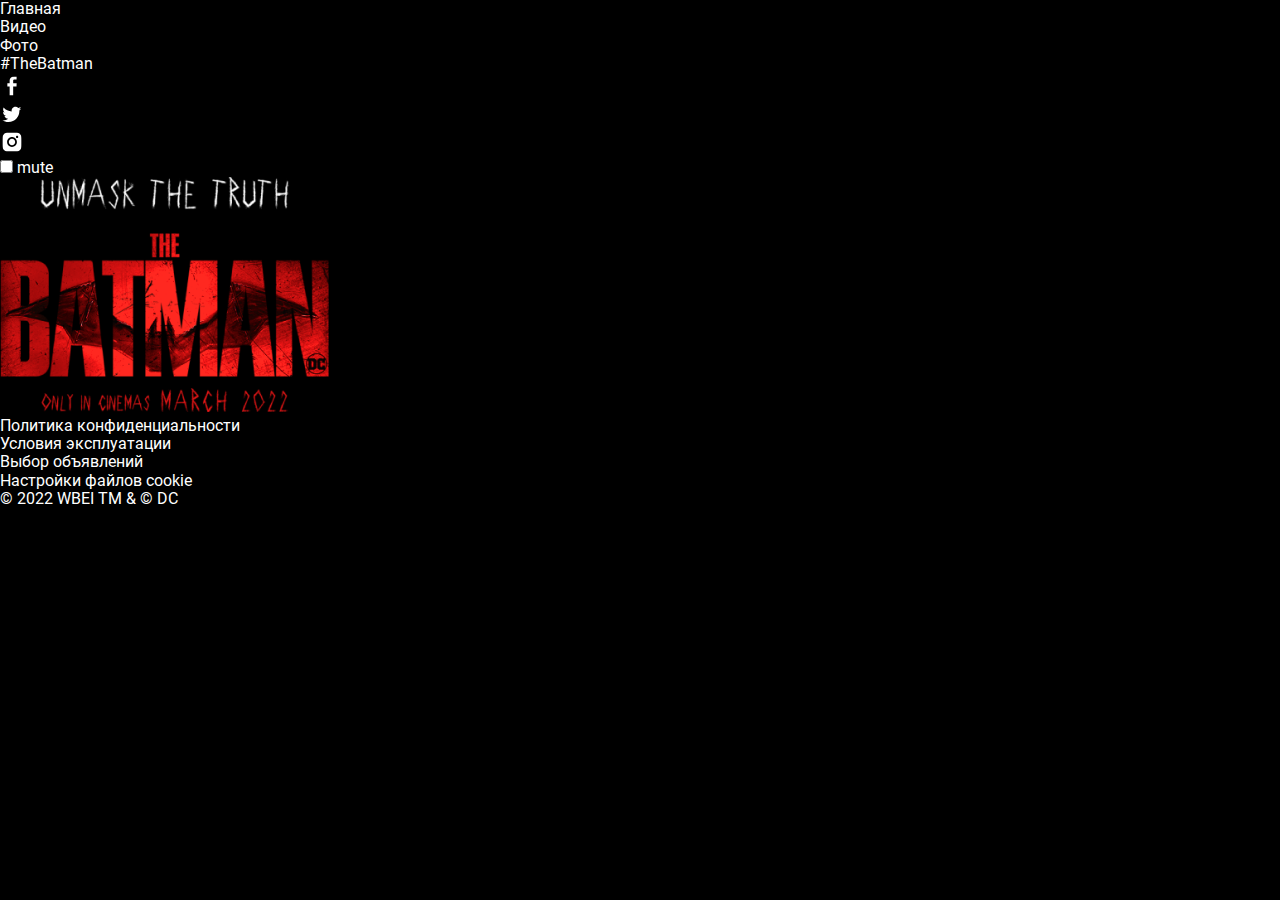
==== index.html @ bd672521 "Add files via upload" ====
<!DOCTYPE html>
<html lang="ru">
<head>
    <meta charset="UTF-8">
    <meta http-equiv="X-UA-Compatible" content="IE=edge">
    <meta name="viewport" content="width=device-width, initial-scale=1.0">
    <title>THE BATMAN</title>
    <link rel="stylesheet" href="css/normolize.css">
    <link rel="stylesheet" href="css/style.css">
</head>
<body>
    <header class="header">
        <div class="navigation__burger burger__open">
            <img src="img/menu.svg" alt="icon_burger" class="logo__open">
        </div>
        <nav class="header__navigation navigation">
            <div class="navigation__burger burger__close">
                <img src="img/close.svg" alt="icon_burger" class="logo__close">
            </div>
            <ul class="navigation__list">
                <li class="navigation__item">
                    <a href="#" class="navigation__link">Главная</a>
                </li>
                <li class="navigation__item">
                    <a href="video.html" class="navigation__link">Видео</a>
                </li>
                <li class="navigation__item">
                    <a href="photo.html" class="navigation__link">Фото</a>
                </li>
            </ul>
            <div class="header__hashtag">#TheBatman</div>
            <ul class="header__social">
                <li class="social__item">
                    <a href="#" class="socail__link"><img src="img/facebook.svg" alt="facebook"></a>
                </li>
                <li class="social__item">
                    <a href="#" class="socail__link"><img src="img/tweeter.svg" alt="tweeter"></a>
                </li>
                <li class="social__item">
                    <a href="#" class="socail__link"><img src="img/instagram.svg" alt="instagram"></a>
                </li>
            </ul>
        </nav>
        <div class="mute">
            <input type="checkbox" id="mute" class="mute__checkbox">
            <label for="mute" class="mute">mute</label>
        </div>
    </header>
    <main class="main">
        <img src="img/LogoBatman.png" alt="logo" class="logo" width="329" height="235">
    </main>
    <footer class="footer">
        <ul class="footer__links">
            <li><a href="#" class="footer__link">Политика конфиденциальности</a></li>
            <li><a href="#" class="footer__link">Условия эксплуатации</a></li>
            <li><a href="#" class="footer__link">Выбор объявлений</a></li>
            <li><a href="#" class="footer__link">Настройки файлов cookie</a></li>
        </ul>
        <div class="footer__copyright">© 2022 WBEI TM & © DC</div>
    </footer>
    <script src="js/app.js"></script>
</body>
</html>
---- css/normolize.css ----
/*! normalize.css v8.0.1 | MIT License | github.com/necolas/normalize.css */

/* Document========================================================================== */
  html {line-height: 1.15;-webkit-text-size-adjust: 100%; box-sizing: border-box;}
  *, *::after, *::before {box-sizing: inherit;}

  /* Sections==========================================================================*/
  body {margin: 0;}
  main {display: block;}
  h1 {font-size: 2em;margin: 0.67em 0;} 
  h1, h2, h3, h4, h5, h6, p {margin: 0;}

  /* Grouping content==================================================================*/
  hr {box-sizing: content-box;height: 0;overflow: visible;}
  pre {font-family: monospace, monospace;font-size: 1em;}

  /* Text-level semantics==============================================================*/
  a {background-color: transparent; color: inherit; text-decoration: none;}
  abbr[title] {border-bottom: none; text-decoration: underline;text-decoration: underline dotted;}
  b,strong {font-weight: bolder;}
  code,kbd,samp {font-family: monospace, monospace;font-size: 1em;}
  small {font-size: 80%;}
  sub,sup {font-size: 75%;line-height: 0;position: relative;vertical-align: baseline;}
  sub {bottom: -0.25em;}
  sup {top: -0.5em;}
  ul {list-style: none; margin: 0; padding: 0;}
  
  /* Embedded content====================================================================*/
  img {border-style: none;max-width: 100%;height: auto;}

  /* Forms============================================================================== */
  button,input,optgroup,select,textarea {font-family: inherit; font-size: 100%; line-height: 1.15; margin: 0;}
  button,input {overflow: visible;}
  button,select {text-transform: none;}
  button,[type="button"],[type="reset"],[type="submit"] {-webkit-appearance: button;}
  button::-moz-focus-inner,[type="button"]::-moz-focus-inner,[type="reset"]::-moz-focus-inner,[type="submit"]::-moz-focus-inner {border-style: none;padding: 0;}
  button:-moz-focusring,[type="button"]:-moz-focusring,[type="reset"]:-moz-focusring,[type="submit"]:-moz-focusring {outline: 1px dotted ButtonText;}
  button {padding: 0; cursor: pointer;}
  fieldset {padding: 0.35em 0.75em 0.625em;}
  legend {box-sizing: border-box;color: inherit;display: table;max-width: 100%;padding: 0;white-space: normal;}
  progress {vertical-align: baseline;}
  textarea {overflow: auto;}
  [type="checkbox"],[type="radio"] {box-sizing: border-box;padding: 0;}[type="number"]::-webkit-inner-spin-button,[type="number"]::-webkit-outer-spin-button {height: auto;}
  [type="search"] {-webkit-appearance: textfield;outline-offset: -2px;}
  [type="search"]::-webkit-search-decoration {-webkit-appearance: none;}
  ::-webkit-file-upload-button {-webkit-appearance: button;font: inherit;}
  
  /* Interactive========================================================================== */
  details {display: block;}
  summary {display: list-item;}
  
  /* Misc================================================================================= */
  template {display: none;}
  [hidden] {display: none;}

  /* project setings================================================================================= */
  @font-face {
    font-family: roboto;
    font-weight: 400;
    font-display: swap;
    src: local('roboto'),
    url(../fonts/roboto-v29-latin_cyrillic-regular.woff2) format('woff2'),
    url(../fonts/roboto-v29-latin_cyrillic-regular.woff) format('woff');
  }
  @font-face {
    font-family: roboto;
    font-weight: 500;
    font-display: swap;
    src: local('roboto'),
    url(../fonts/roboto-v29-latin_cyrillic-500.woff2) format('woff2'),
    url(../fonts/roboto-v29-latin_cyrillic-500.woff) format('woff');
  }
  body {
    height: 100vh;
    min-width: 320px;
    font-family: roboto, sens-serif;
  }
---- css/style.css ----
body {
    background-color: #000;
    color: #fff;
}
.burger__open {
    display: none;
}
.burger__close {
    display: none;
}
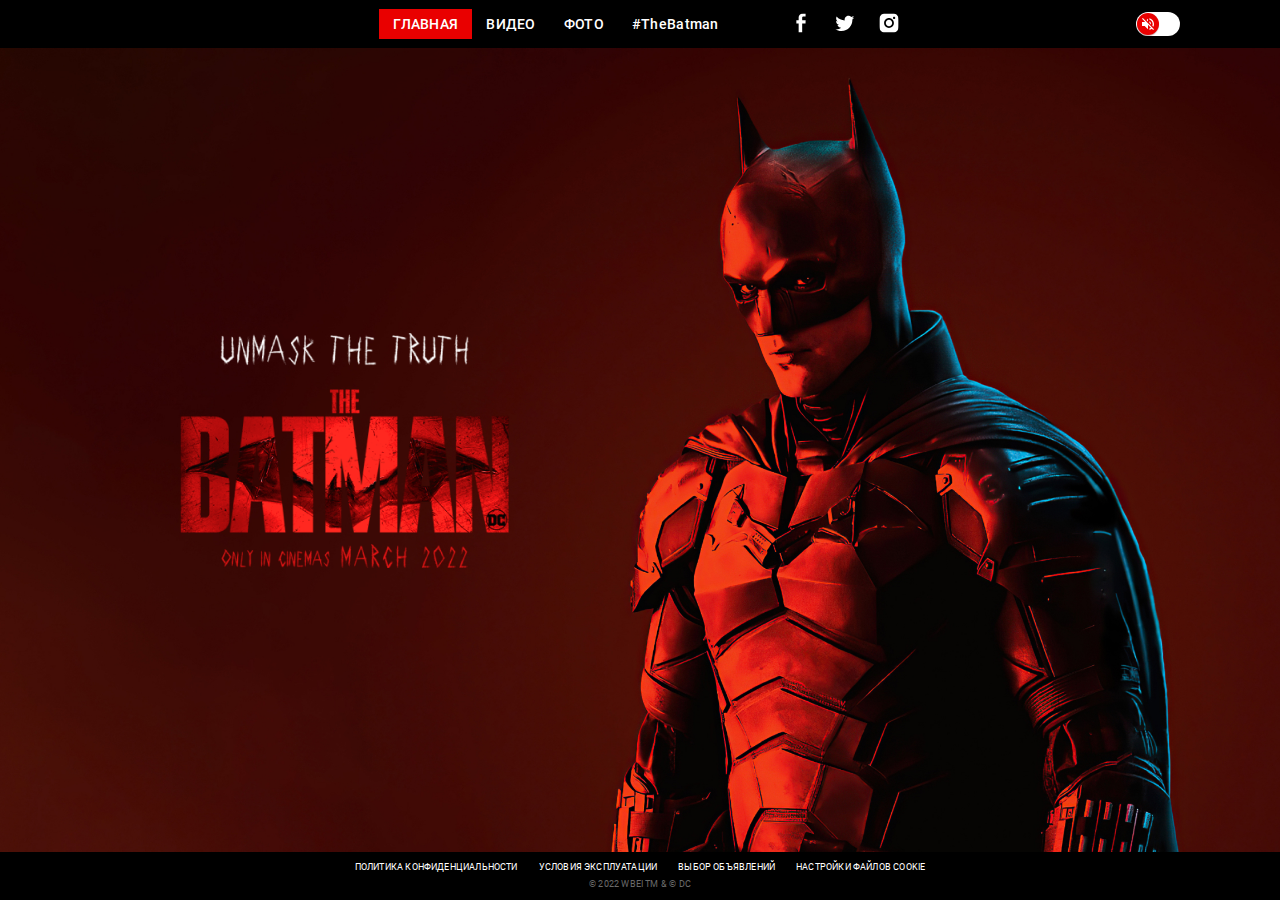
==== commit 71dd920a: "Add files via upload" ====
--- a/index.html
+++ b/index.html
@@ -10,16 +10,16 @@
 </head>
 <body>
     <header class="header">
-        <div class="navigation__burger burger__open">
+        <button class="navigation__burger burger__open">
             <img src="img/menu.svg" alt="icon_burger" class="logo__open">
-        </div>
+        </button>
         <nav class="header__navigation navigation">
-            <div class="navigation__burger burger__close">
+            <button class="navigation__burger burger__close">
                 <img src="img/close.svg" alt="icon_burger" class="logo__close">
-            </div>
+            </button>
             <ul class="navigation__list">
                 <li class="navigation__item">
-                    <a href="#" class="navigation__link">Главная</a>
+                    <a href="#" class="navigation__link navigation__link_active">Главная</a>
                 </li>
                 <li class="navigation__item">
                     <a href="video.html" class="navigation__link">Видео</a>
@@ -31,22 +31,22 @@
             <div class="header__hashtag">#TheBatman</div>
             <ul class="header__social">
                 <li class="social__item">
-                    <a href="#" class="socail__link"><img src="img/facebook.svg" alt="facebook"></a>
+                    <a href="#" class="socail__link"><img src="img/facebook.svg" alt="facebook" width="24" height="24"></a>
                 </li>
                 <li class="social__item">
-                    <a href="#" class="socail__link"><img src="img/tweeter.svg" alt="tweeter"></a>
+                    <a href="#" class="socail__link"><img src="img/tweeter.svg" alt="twitter" width="24" height="24"></a>
                 </li>
                 <li class="social__item">
-                    <a href="#" class="socail__link"><img src="img/instagram.svg" alt="instagram"></a>
+                    <a href="#" class="socail__link"><img src="img/instagram.svg" alt="instagram" width="24" height="24"></a>
                 </li>
             </ul>
         </nav>
         <div class="mute">
             <input type="checkbox" id="mute" class="mute__checkbox">
-            <label for="mute" class="mute">mute</label>
+            <label for="mute" class="mute__label">mute</label>
         </div>
     </header>
-    <main class="main">
+    <main class="main main_index">
         <img src="img/LogoBatman.png" alt="logo" class="logo" width="329" height="235">
     </main>
     <footer class="footer">
--- a/css/normolize.css
+++ b/css/normolize.css
@@ -70,8 +70,4 @@
     url(../fonts/roboto-v29-latin_cyrillic-500.woff2) format('woff2'),
     url(../fonts/roboto-v29-latin_cyrillic-500.woff) format('woff');
   }
-  body {
-    height: 100vh;
-    min-width: 320px;
-    font-family: roboto, sens-serif;
-  }
+  
--- a/css/style.css
+++ b/css/style.css
@@ -1,10 +1,238 @@
 body {
     background-color: #000;
     color: #fff;
+    height: 100vh;
+    min-width: 320px;
+    font-family: roboto, sens-serif;
+    display: flex;
+    flex-direction: column;
+    justify-content: space-between;
+}
+.header {
+    padding: 9px 0;
+    position: relative;
 }
 .burger__open {
     display: none;
 }
+.header__navigation {
+}
+.navigation {
+    display: flex;
+    justify-content: center;
+    align-items: center;
+    font-weight: 500;
+    font-size: 14px;
+    line-height: 16px;
+    letter-spacing: 0.02em;
+}
 .burger__close {
     display: none;
 }
+.navigation__list {
+    display: flex;
+    text-transform: uppercase;
+    margin-right: 14px;
+}
+.navigation__item {
+}
+.navigation__link {
+    padding: 7px 14px;
+    display: block;
+}
+.navigation__link_active {
+    background-color: #E90000;
+}
+.header__hashtag {
+    margin-right: 70px;
+}
+.header__social {
+    display: flex;
+}
+.social__item:not(:last-child) {
+    margin-right: 20px;
+}
+.socail__link {
+}
+.mute {
+    position: absolute;
+    right: 100px;
+    top: 50%;
+    transform: translateY(-50%);
+    width: 44px;
+    height: 24px;
+    overflow: hidden;
+    background-color: #fff;
+    border-radius: 30px;
+}
+.mute__checkbox {
+    position: relative;
+    width: 100%;
+    height: 100%;
+    padding: 0;
+    margin: 0;
+    opacity: 0;
+    cursor: pointer;
+    z-index: 3;
+}
+.mute__label::before,
+.mute__label::after {
+    content: "";
+    position: absolute;
+    top: 1px;
+    left: 1px;
+    display: block;
+    width: 22px;
+    height: 22px;
+    border-radius: 50%;
+    background-color: #E90000;
+    box-shadow: 0px 1px 1px rgba(69, 2, 2, 0.3);
+    transition: left .3s ease-in-out, right .3s ease-in-out;
+}
+.mute__label::before {
+    background-image: url(../img/volume_off.svg);
+    background-position: center;
+    background-repeat: no-repeat;
+}
+.mute__label::after {
+    right: -22px;
+    left: auto;
+    background-image: url(../img/volume_up.svg);
+    background-position: center;
+    background-repeat: no-repeat;
+}
+.mute__checkbox:checked+.mute__label::before {
+    left: -22px;
+}
+.mute__checkbox:checked+.mute__label::after {
+    right: 1px;
+}
+.main {
+    flex-grow: 1;
+}
+.main_index {
+    display: flex;
+    align-items: center;
+    background-image: url(../img/bg.jpg); 
+    background-position: top;
+    background-size: cover;
+    padding-left: 180px;
+}
+.logo {
+    animation: zoomIn 1s;
+}
+@keyframes zoomIn {
+    from {
+        transform: scale3d(0,0,0);
+    }
+}
+.footer {
+    padding: 10px 10px;
+    display: flex;
+    flex-direction: column;
+    align-items: center;
+    font-size: 9px;
+    line-height: 11px;
+    letter-spacing: 0.02em;
+    text-transform: uppercase;
+}
+.footer__links {
+    display: flex;
+    margin-bottom: 6px;
+    gap: 21px;
+}
+.footer__link {
+}
+.footer__copyright {
+    color: #6A6A6A;
+}
+@media (max-width: 1024px) {
+    .mute {
+        right: 20px;
+    }
+    .main_index {
+        padding-left: 60px;
+    }
+}
+@media (max-width: 768px) {
+    .header {
+        display: flex;
+        align-items: center;
+        padding: 0 20px;
+    }
+    .burger__close {
+        position: absolute;
+        display: block;
+        top: 20px;
+        left: 20px;
+        background-color: transparent;
+        border: none;
+        width: 16px;
+        height: 16px;
+    }
+    .burger__open {
+        display: block;
+        background-color: transparent;
+        border: none;
+        margin: 20px 0;
+    }
+    .navigation {
+        position: fixed;
+        top: 0;
+        left: 0;
+        bottom: 0;
+        width: 240px;
+        transform: translateX(-240px);
+        background-color: #260707;
+        flex-direction: column;
+        justify-content: flex-start;
+        padding-top: 90px;
+        text-align: center;
+        align-items: stretch; 
+        transition: transform .3s ease-in-out;
+    }
+    .navigation_active {
+        transform: translateX(0);
+    }
+    .navigation__list {
+        flex-direction: column;
+        margin-right: 0;
+        gap: 6px;
+        margin-bottom: 6px;
+    }
+    .navigation__link {
+        padding: 12px 0;
+    }
+    .header__hashtag {
+        margin-right: 0;
+        margin-bottom: 40px;
+    }
+    .header__social {
+        justify-content: center;
+    }
+    .main_index {
+        padding: 0 0 0 30px;
+    }
+    .logo {
+        width: 230px;
+    }
+    .footer {
+        padding: 0 20px;
+        text-align: center;
+    }
+}
+@media (max-width: 580px) {
+    .main_index {
+        align-items: flex-end;
+        justify-content: center;
+        padding: 0 0 60px 0;
+        background-image: linear-gradient(0.11deg, rgba(0, 0, 0, 0.76) 32.14%, rgba(255, 0, 0, 0) 72.56%), url(../img/photomobile.jpg);
+    }
+    .footer {
+        font-size: 6px;
+        line-height: 7px;
+    }
+    .logo {
+        width: 125px;
+    }
+}
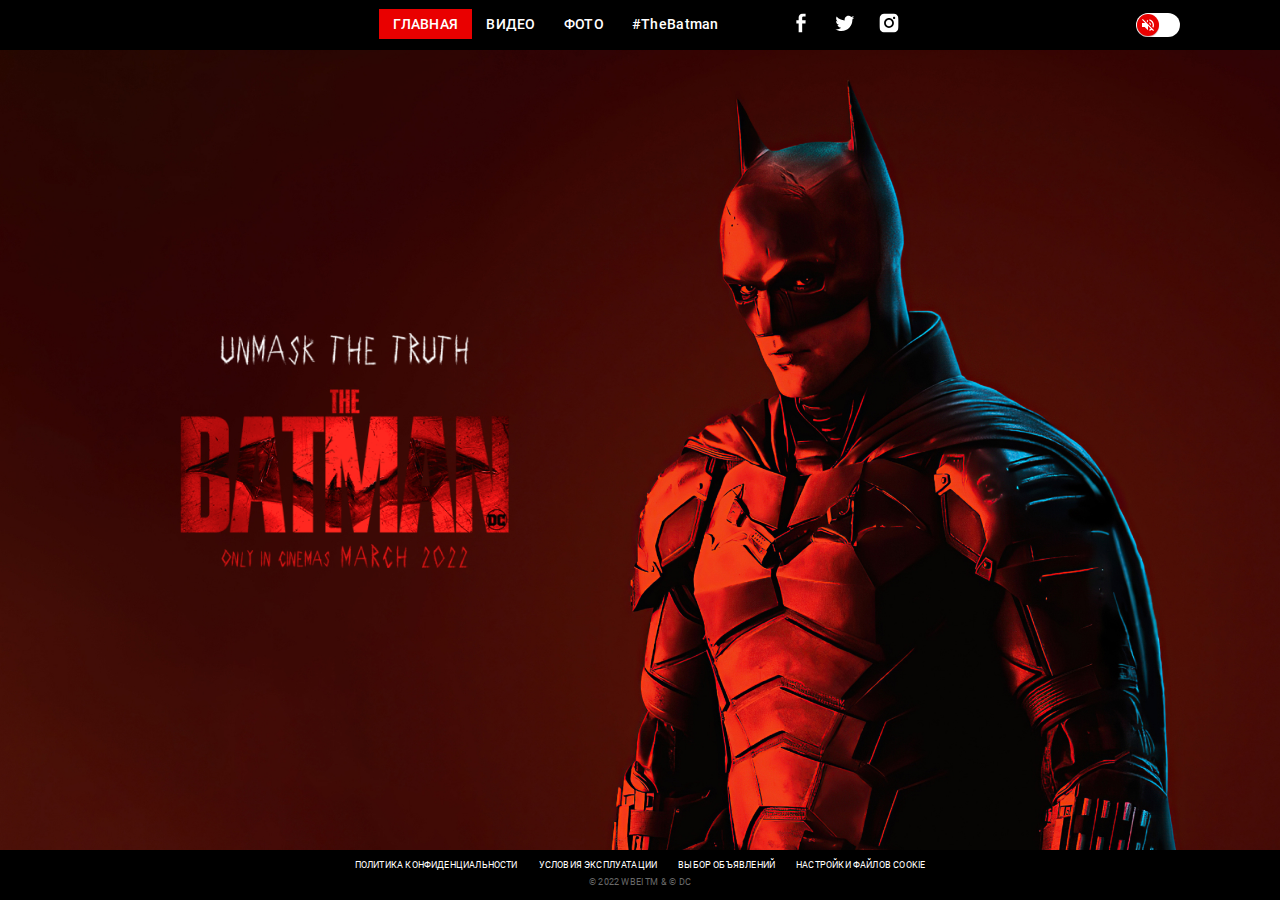
==== commit a7669cb8: "Full project" ====
--- a/index.html
+++ b/index.html
@@ -5,12 +5,16 @@
     <meta http-equiv="X-UA-Compatible" content="IE=edge">
     <meta name="viewport" content="width=device-width, initial-scale=1.0">
     <title>THE BATMAN</title>
+    <link rel="icon" href="img/ficon.png" type="image/png">
     <link rel="stylesheet" href="css/normolize.css">
+    <link rel="stylesheet" href="css/swiper-bundle.min.css"/>
     <link rel="stylesheet" href="css/style.css">
+    <script defer src="js/swiper-bundle.min.js"></script>
+    <script defer src="js/app.js"></script>
 </head>
 <body>
     <header class="header">
-        <button class="navigation__burger burger__open">
+        <button class="burger burger__open">
             <img src="img/menu.svg" alt="icon_burger" class="logo__open">
         </button>
         <nav class="header__navigation navigation">
@@ -58,6 +62,5 @@
         </ul>
         <div class="footer__copyright">© 2022 WBEI TM & © DC</div>
     </footer>
-    <script src="js/app.js"></script>
 </body>
 </html>--- a/css/style.css
+++ b/css/style.css
@@ -9,13 +9,12 @@
     justify-content: space-between;
 }
 .header {
+    height: 50px;
     padding: 9px 0;
     position: relative;
 }
 .burger__open {
     display: none;
-}
-.header__navigation {
 }
 .navigation {
     display: flex;
@@ -34,8 +33,6 @@
     text-transform: uppercase;
     margin-right: 14px;
 }
-.navigation__item {
-}
 .navigation__link {
     padding: 7px 14px;
     display: block;
@@ -51,8 +48,6 @@
 }
 .social__item:not(:last-child) {
     margin-right: 20px;
-}
-.socail__link {
 }
 .mute {
     position: absolute;
@@ -109,6 +104,7 @@
 }
 .main {
     flex-grow: 1;
+    position: relative;
 }
 .main_index {
     display: flex;
@@ -127,6 +123,8 @@
     }
 }
 .footer {
+    position: relative;
+    z-index: 500;
     padding: 10px 10px;
     display: flex;
     flex-direction: column;
@@ -135,16 +133,83 @@
     line-height: 11px;
     letter-spacing: 0.02em;
     text-transform: uppercase;
+    height: 50px;
 }
 .footer__links {
     display: flex;
     margin-bottom: 6px;
     gap: 21px;
 }
-.footer__link {
-}
 .footer__copyright {
     color: #6A6A6A;
+}
+.main__slider {
+    height: calc(100% - 100px);
+    overflow: hidden;
+    padding-bottom: 10px;
+}
+/* ===============slider-photo================================= */
+.slider-main {
+    height: 100%;
+}
+.slider-main__item {
+    display: flex;
+    align-items: center;
+    justify-content: center;
+}
+.pagination {
+    position: absolute;
+    bottom: 0;
+    left: 0;
+    right: 0;
+    background-color: #000;
+    min-height: 144;
+    z-index: 400;
+    padding-top: 12px;
+    padding-bottom: 15px;
+    padding-left: 20px;
+    padding-right: 20px;
+    transform: translateY(calc(100% - 25px));
+    transition: transform 1s ease-in-out;
+}
+.pagination_active {
+    transform: translateY(0);
+}
+.pagination__arrow {
+    display: block;
+    margin: 0 auto 20px;
+    width: 0;
+    height: 0;
+    border-left: 7px solid transparent;
+    border-right: 7px solid transparent;
+    border-top: 6px solid transparent;
+    border-bottom: 6px solid #fff;
+    background-color: transparent;
+    transition: border-color .3s ease-in-out;
+}
+.pagination_active .pagination__arrow {
+    border-bottom: 6px solid transparent;
+    border-top: 6px solid #fff;
+}
+.pagination__arrow:hover {
+    border-bottom-color: #E90000;
+}
+.pagination_active .pagination__arrow:hover {
+    border-bottom-color: transparent;
+    border-top-color: #E90000;
+}
+.slider-thumbs {
+    max-width: 820px;
+}
+/* ===============slider-video================================= */
+.slider-main__video {
+    height: 100%;
+    width: 100%;
+    object-fit: contain;
+}
+.slider-thumbs__img {
+    max-height: 100px;
+    object-fit: cover;
 }
 @media (max-width: 1024px) {
     .mute {
@@ -193,6 +258,7 @@
     }
     .navigation_active {
         transform: translateX(0);
+        z-index: 700;
     }
     .navigation__list {
         flex-direction: column;
@@ -231,8 +297,15 @@
     .footer {
         font-size: 6px;
         line-height: 7px;
+        height: 50px;
     }
     .logo {
-        width: 125px;
-    }
-}
+        width: 150px;
+    }
+    .pagination__arrow {
+        margin-bottom: 6px;
+    }
+    .pagination {
+        min-height: 80px;
+    }
+}
